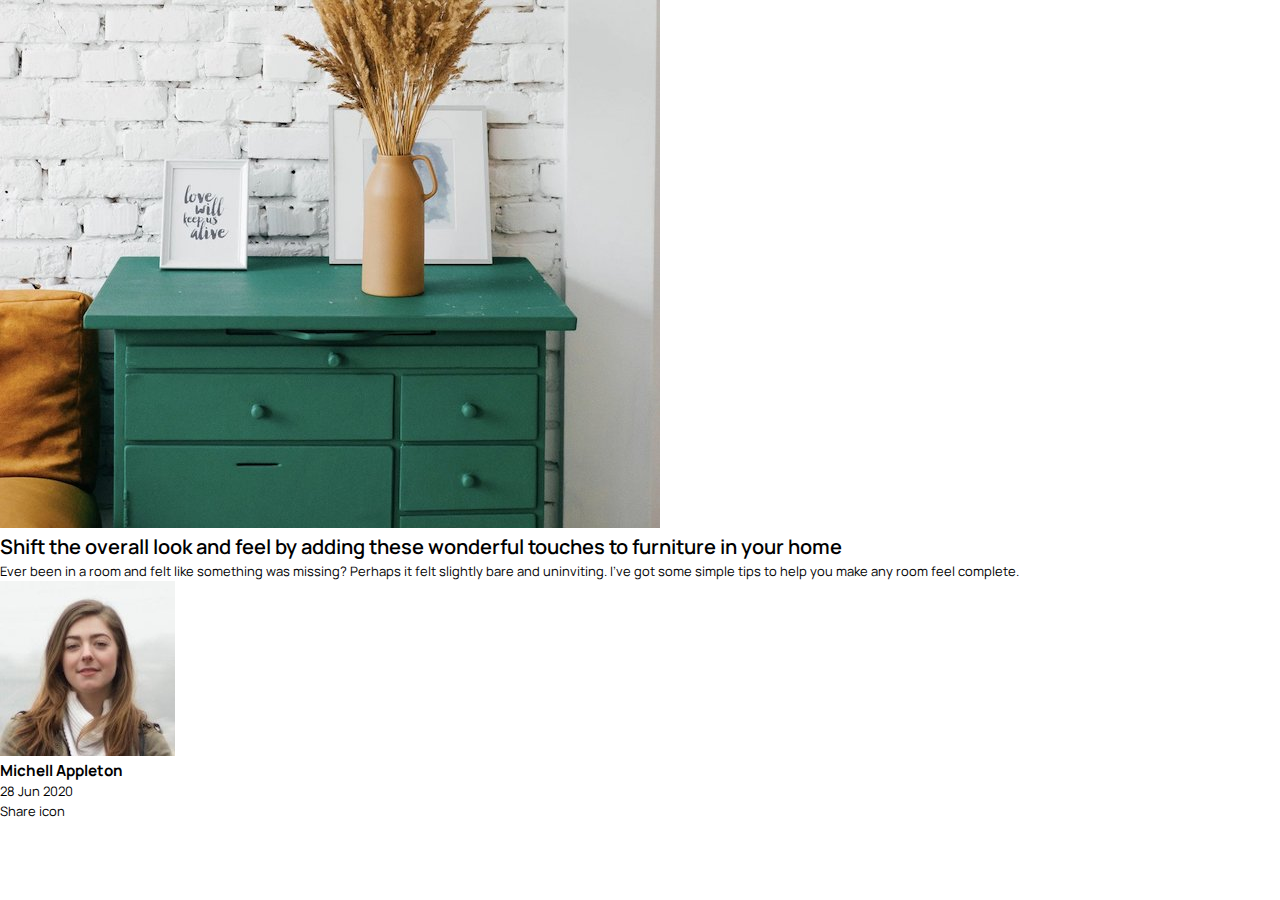
==== index.html @ 0f1ff65d "feat: Basic HTML structure" ====
<!DOCTYPE html>
<html lang="en">
<head>
  <meta charset="UTF-8">
  <meta name="viewport" content="width=device-width, initial-scale=1.0"> <!-- displays site properly based on user's device -->

  <link href="https://fonts.googleapis.com/css2?family=Manrope:wght@500;700&display=swap" rel="stylesheet">
  <link rel="icon" type="image/png" sizes="32x32" href="./images/favicon-32x32.png">
  <link rel="shortcut icon" type="image/png" href="imgages/favicon-32x32.png" />
  <link rel="stylesheet" href="./css/style.css">
  <title>Article preview component</title>

 
</head>
<body>
  <article class="article-preview">
    <div class="article-preview__thumbnail">
      <img src="./images/drawers.jpg" alt="A drawer with some decoration">
    </div>
    <div class="article-preview__detail">
      <h2 class="article-preview__title">
        Shift the overall look and feel by adding these wonderful touches to furniture in your home
      </h2>
      <p class="article-preview__content">
        Ever been in a room and felt like something was missing? Perhaps it felt slightly bare and uninviting. I’ve got some simple tips to help you make any room feel complete.
      </p>
      <div class="article-preview__author-box">
        <img src="./images/avatar-michelle.jpg" alt="user avatar">
        <div class="article-preview__author-detail">
          <h3>Michell Appleton</h3>
          <p>28 Jun 2020</p>
        </div>
        <div>Share icon</div>
      </div> 
    </div>
  </article>
</body>
</html>
---- css/style.css ----
*, *::after, *::before {
    margin: 0;
    padding: 0;
    box-sizing: inherit;
}

html {
    font-size: 62.5%; /* 10px */
}

body{
    font-family: 'Manrope', sans-serif;
    font-weight: 400; 
    line-height: 2rem;
    font-size:  1.3rem;
    box-sizing: border-box;
}
 

.article-preview__title {
    font-weight: 600; 
    line-height: 2.8rem;
    font-size:  2rem;
}
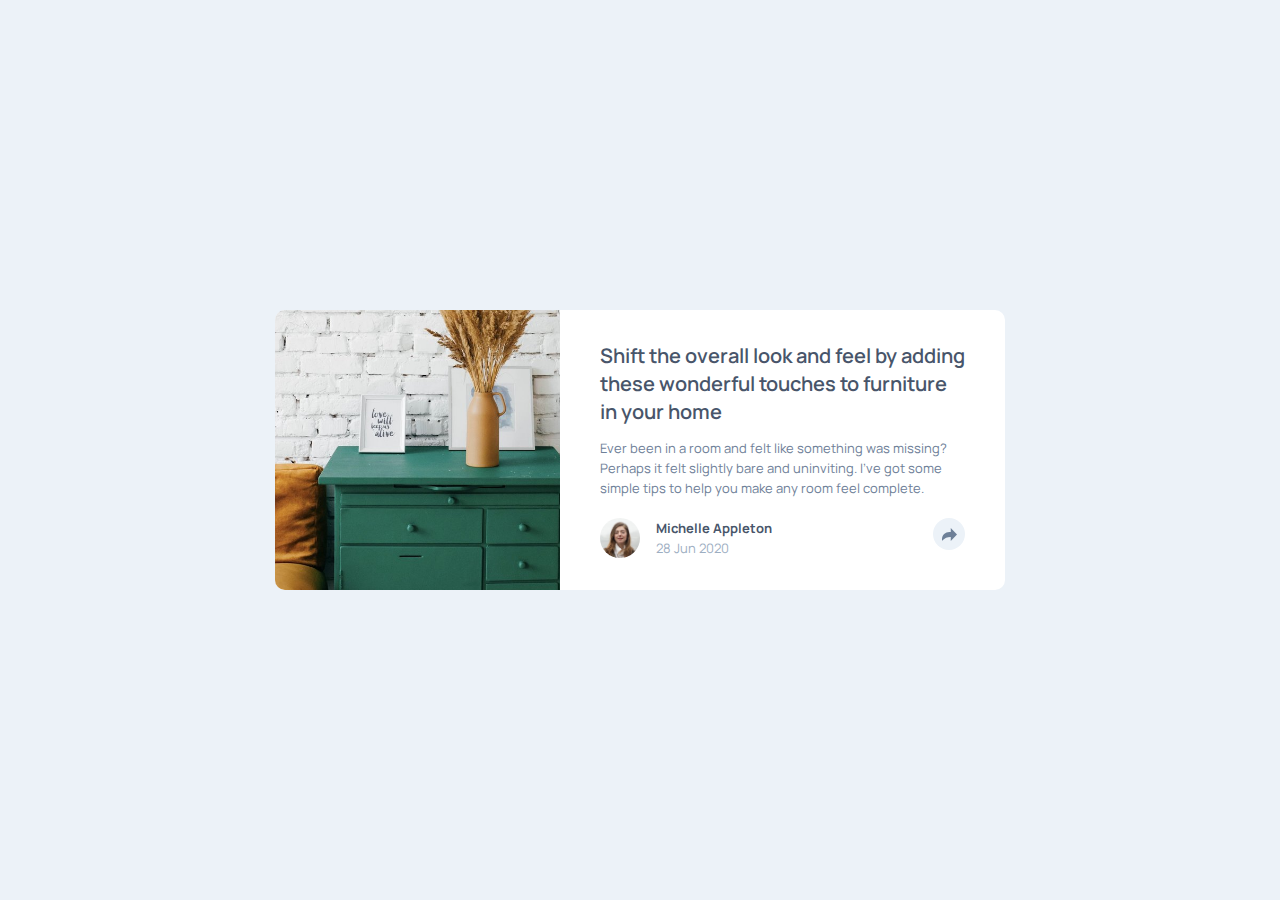
==== commit f808d142: "feat: Desktop preview added" ====
--- a/index.html
+++ b/index.html
@@ -14,8 +14,8 @@
 </head>
 <body>
   <article class="article-preview">
-    <div class="article-preview__thumbnail">
-      <img src="./images/drawers.jpg" alt="A drawer with some decoration">
+    <div class="article-preview__side">
+      <img class="article-preview__thumbnail" src="./images/drawers.jpg" alt="A drawer with some decoration">
     </div>
     <div class="article-preview__detail">
       <h2 class="article-preview__title">
@@ -25,12 +25,17 @@
         Ever been in a room and felt like something was missing? Perhaps it felt slightly bare and uninviting. I’ve got some simple tips to help you make any room feel complete.
       </p>
       <div class="article-preview__author-box">
-        <img src="./images/avatar-michelle.jpg" alt="user avatar">
         <div class="article-preview__author-detail">
-          <h3>Michell Appleton</h3>
-          <p>28 Jun 2020</p>
+          <img src="./images/avatar-michelle.jpg" class="article-preview__author-avatar" alt="user avatar">
+          <div class="article-preview__author-info">
+            <h3 class="article-preview__author-name">Michelle Appleton</h3>
+            <p>28 Jun 2020</p>
+          </div>
         </div>
-        <div>Share icon</div>
+        <div class="article-preview__share">
+          <img src="./images/icon-share.svg" alt="Arrow icon for sharing">
+          
+        </div>
       </div> 
     </div>
   </article>
--- a/css/style.css
+++ b/css/style.css
@@ -1,3 +1,11 @@
+ :root {
+    --main-bg-color: #ECF2F8;
+    --white: #fff;
+    --letter-primary-color: #48556A;
+    --letter-secondary-color: #6E8098;
+    --letter-info-color: #9DAEC2;
+ }
+
 *, *::after, *::before {
     margin: 0;
     padding: 0;
@@ -8,17 +16,97 @@
     font-size: 62.5%; /* 10px */
 }
 
+html {
+    display: flex;
+    justify-content: center;
+    align-items: center;
+    width: 100%;
+    height: 100%;
+}
+
 body{
     font-family: 'Manrope', sans-serif;
     font-weight: 400; 
     line-height: 2rem;
     font-size:  1.3rem;
     box-sizing: border-box;
+    background-color: var(--main-bg-color);
+    color: var(--letter-secondary-color);
 }
- 
+
+.article-preview {
+    width: 730px;
+    height: 280px; 
+    background-color: var(--white);
+    border-radius: 10px;
+    display: flex;
+}
+
+.article-preview__side {
+    width: 285px;
+    height: 100%;
+    
+}
+
+.article-preview__thumbnail {
+    width: 100%;
+    height: 100%;
+    border-radius: 1rem 0rem 0rem 1rem;
+    object-fit: cover; 
+    object-position: 1% 0rem;
+}
+
+.article-preview__detail {
+    flex: 1;
+    padding: 3.2rem 4rem;
+}
 
 .article-preview__title {
     font-weight: 600; 
     line-height: 2.8rem;
     font-size:  2rem;
+    color: var(--letter-primary-color);
+}
+
+.article-preview__content {
+    margin-top: 1.2rem;
+}
+
+.article-preview__author-box{
+    display: flex;
+    justify-content: space-between;
+    margin-top: 2rem;
+}
+
+.article-preview__author-detail {
+    display: flex;
+}
+
+.article-preview__author-avatar{
+    border-radius: 50%;
+    height: 4rem;
+}
+
+.article-preview__author-info {
+    margin-left: 1.6rem;
+}
+
+.article-preview__author-info > p {
+    color: var(--letter-info-color);
+}
+
+.article-preview__author-name{
+    font-size:  1.3rem;
+    color: var(--letter-primary-color); 
+}
+
+.article-preview__share {
+    background-color: var(--main-bg-color);
+    border-radius: 50%;
+    width: 3.2rem;
+    height: 3.2rem;
+    display: flex;
+    justify-content: center;
+    align-items: center;
+    cursor: pointer;
 }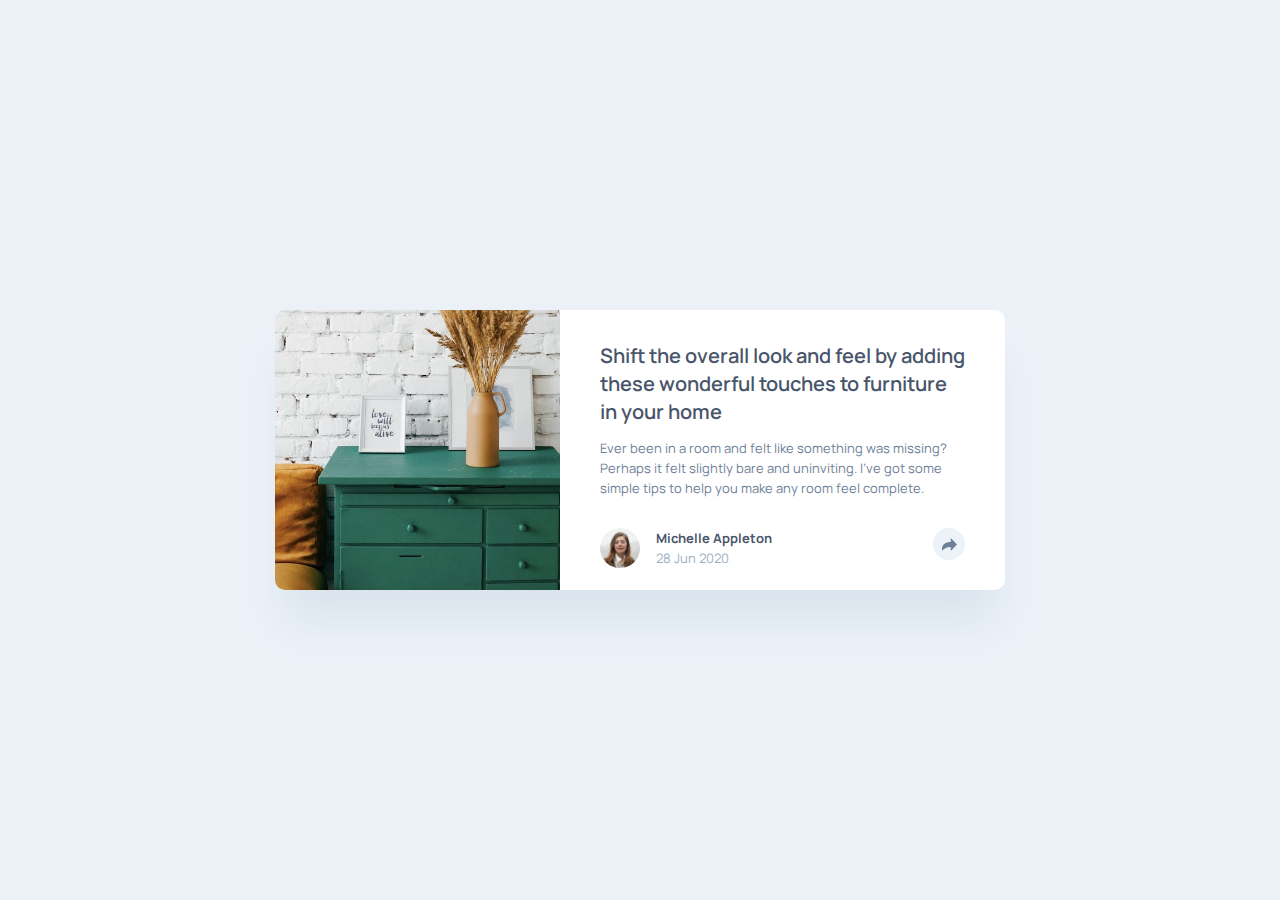
==== commit f5917586: "feat: Mobile view added" ====
--- a/index.html
+++ b/index.html
@@ -32,12 +32,23 @@
             <p>28 Jun 2020</p>
           </div>
         </div>
-        <div class="article-preview__share">
+        <div class="article-preview__share js-open-share-options">
           <img src="./images/icon-share.svg" alt="Arrow icon for sharing">
-          
         </div>
       </div> 
     </div>
+    <div class="article-preview__share-content hidden" >
+      <div class="left">
+        <span class="share-text">share</span>
+        <img class="share-option" src="./images/icon-facebook.svg" alt="facebook">
+        <img class="share-option" src="./images/icon-twitter.svg" alt="twitter">
+        <img class="share-option" src="./images/icon-pinterest.svg" alt="pinterest">   
+      </div>
+      <div  class="article-preview__share--mobile js-open-share-options hidden">
+        <img src="./images/icon-share-white.svg" alt="Arrow icon for sharing">
+      </div>         
+    </div>          
   </article>
+  <script src="./js/app.js" defer></script>
 </body>
 </html>--- a/css/style.css
+++ b/css/style.css
@@ -4,6 +4,7 @@
     --letter-primary-color: #48556A;
     --letter-secondary-color: #6E8098;
     --letter-info-color: #9DAEC2;
+    --fill-bg-color: #979797;
  }
 
 *, *::after, *::before {
@@ -35,15 +36,17 @@
 }
 
 .article-preview {
-    width: 730px;
-    height: 280px; 
+    width: 73rem;
+    height: 28rem; 
     background-color: var(--white);
-    border-radius: 10px;
-    display: flex;
+    border-radius: 1rem;
+    display: flex;
+    box-shadow: 0rem 4rem 4rem -1rem rgba(201, 213, 225, 0.503415);
+    position: relative;
 }
 
 .article-preview__side {
-    width: 285px;
+    width: 28.5rem;
     height: 100%;
     
 }
@@ -75,7 +78,8 @@
 .article-preview__author-box{
     display: flex;
     justify-content: space-between;
-    margin-top: 2rem;
+    margin-top: 3rem;
+    position: relative;
 }
 
 .article-preview__author-detail {
@@ -109,4 +113,116 @@
     justify-content: center;
     align-items: center;
     cursor: pointer;
+    position: relative;
+}
+
+.article-preview__share-content {
+    display: flex;
+    justify-content: space-between;
+    padding: 0 3rem;
+    align-items: center;
+    position: absolute;
+    bottom: 10rem;
+    right: -6.8rem;
+    width: 24.8rem;
+    height: 5.5rem;
+    background-color: var(--letter-primary-color);
+    color: var(--letter-info-color);
+    text-transform: uppercase;
+    border-radius: 1rem;
+    letter-spacing: 0.5rem;
+    box-shadow: 0rem 1rem 1rem rgba(201, 213, 225, 0.503415);
+}
+
+.article-preview__share-content > .left {
+    display: flex;
+    width: 100%;
+    justify-content: space-between;
+    align-items: center;
+}
+
+.article-preview__share-content::after {
+    content: '';
+    font-size: 0; 
+    line-height: 0%; 
+    width: 0px;
+    border-top: 1.2rem solid var(--letter-primary-color);
+    border-left: 1.2rem solid transparent;
+    border-right: 1.2rem solid transparent;
+    position: absolute;
+    bottom: -1.2rem;
+    left: 45%;
+}
+
+
+.hidden {
+    display: none;
+}
+
+
+
+@media all and (max-width: 480px) { 
+
+    .article-preview {
+        width: 32.7rem;
+        height: 51.2rem; 
+        background-color: var(--white);
+        display: flex;
+        flex-direction: column;
+        border-radius: 1rem;
+    }
+    .article-preview__side {
+        width: 100%;
+        height: 20rem;      
+    }
+    .article-preview__thumbnail {
+        border-radius: 0rem;
+        object-fit: cover; 
+        object-position: 0rem 25%;
+        border-radius: 10px 10px 0px 0px;  
+    }
+    .article-preview__detail {
+        padding: 3.6rem 3.2rem 2rem 3.2rem;  
+    }
+    .article-preview__title {
+        font-size: 1.6rem;
+        line-height: 2.4rem;
+        letter-spacing: 0.02rem;
+    }
+    .article-preview__content {
+        font-size: 1.3rem;
+        line-height: 2rem;
+        letter-spacing: 0.12px;
+    }
+    .article-preview__share-content {
+        top: 87.6%;
+        right: 0px;
+        width: 100%;
+        border-radius: 0rem 0rem 1rem 1rem;
+        height: 6.4rem;
+    }
+    .article-preview__share-content::after {
+        content: none;
+    }
+    .article-preview__share-content > .left{
+        width: auto;
+    }
+    .article-preview__share--mobile {
+        background-color: var(--letter-secondary-color);
+        border-radius: 50%;
+        width: 3.2rem;
+        height: 3.2rem;
+        display: flex;
+        justify-content: center;
+        align-items: center;
+        cursor: pointer;
+        position: relative;
+    }
+    
+    .share-text {
+        margin-right: 2.1rem;
+    }
+    .share-option {
+        margin-right: 1.6rem;
+    }
 }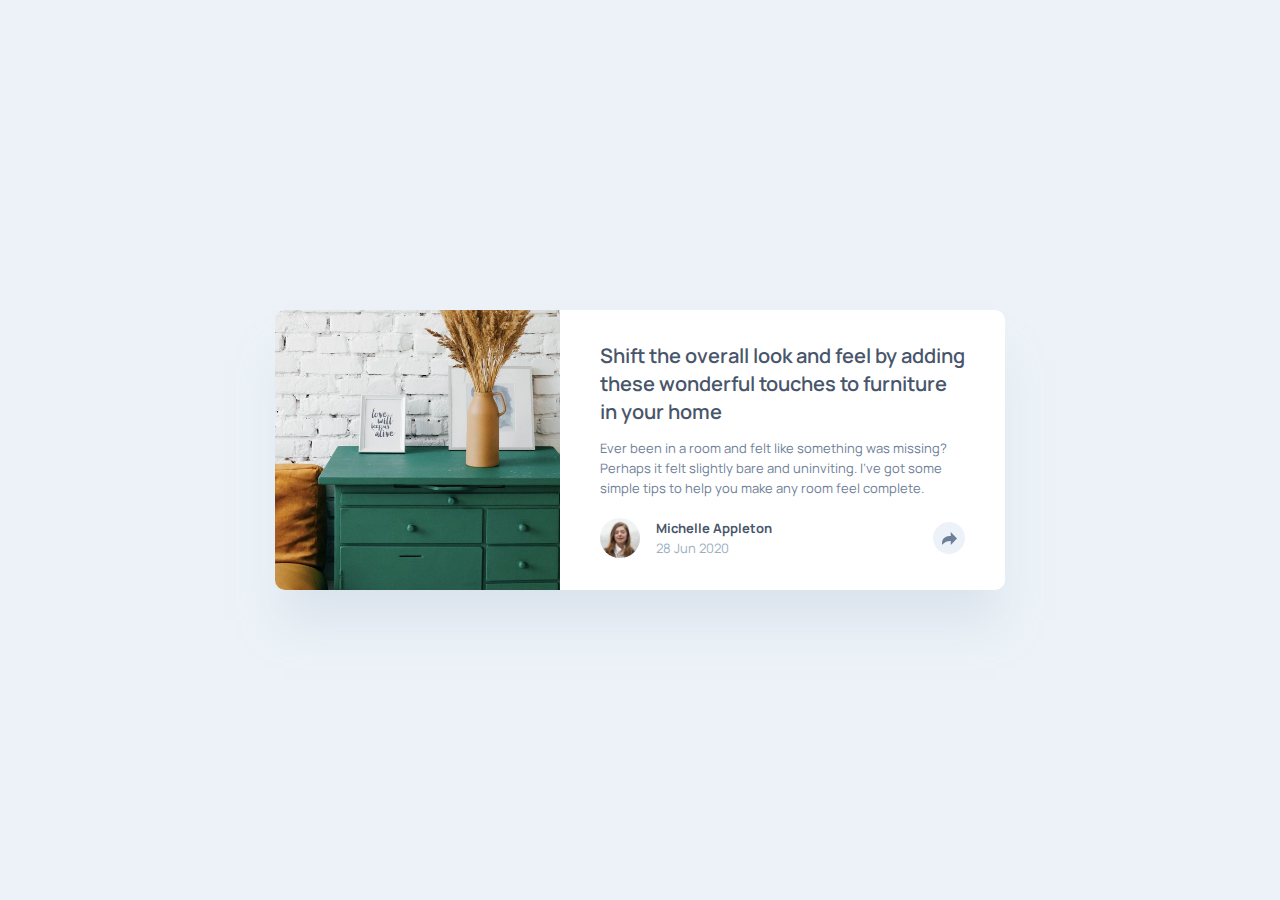
==== commit 5f6b4fa2: "feat: Added meta description" ====
--- a/index.html
+++ b/index.html
@@ -1,54 +1,95 @@
 <!DOCTYPE html>
 <html lang="en">
-<head>
-  <meta charset="UTF-8">
-  <meta name="viewport" content="width=device-width, initial-scale=1.0"> <!-- displays site properly based on user's device -->
-
-  <link href="https://fonts.googleapis.com/css2?family=Manrope:wght@500;700&display=swap" rel="stylesheet">
-  <link rel="icon" type="image/png" sizes="32x32" href="./images/favicon-32x32.png">
-  <link rel="shortcut icon" type="image/png" href="imgages/favicon-32x32.png" />
-  <link rel="stylesheet" href="./css/style.css">
-  <title>Article preview component</title>
-
- 
-</head>
-<body>
-  <article class="article-preview">
-    <div class="article-preview__side">
-      <img class="article-preview__thumbnail" src="./images/drawers.jpg" alt="A drawer with some decoration">
-    </div>
-    <div class="article-preview__detail">
-      <h2 class="article-preview__title">
-        Shift the overall look and feel by adding these wonderful touches to furniture in your home
-      </h2>
-      <p class="article-preview__content">
-        Ever been in a room and felt like something was missing? Perhaps it felt slightly bare and uninviting. I’ve got some simple tips to help you make any room feel complete.
-      </p>
-      <div class="article-preview__author-box">
-        <div class="article-preview__author-detail">
-          <img src="./images/avatar-michelle.jpg" class="article-preview__author-avatar" alt="user avatar">
-          <div class="article-preview__author-info">
-            <h3 class="article-preview__author-name">Michelle Appleton</h3>
-            <p>28 Jun 2020</p>
+  <head>
+    <meta charset="UTF-8" />
+    <meta name="viewport" content="width=device-width, initial-scale=1.0" />
+    <meta
+      name="description"
+      content="Article preview example created with vanilla HTML/CSS/JS following BEM conventions. Code exercise from https://www.frontendmentor.io/"
+    />
+    <link
+      href="https://fonts.googleapis.com/css2?family=Manrope:wght@500;700&display=swap"
+      rel="stylesheet"
+    />
+    <link
+      rel="icon"
+      type="image/png"
+      sizes="32x32"
+      href="./images/favicon-32x32.png"
+    />
+    <link
+      rel="shortcut icon"
+      type="image/png"
+      href="imgages/favicon-32x32.png"
+    />
+    <link rel="stylesheet" href="./css/style.css" />
+    <title>Article preview component</title>
+  </head>
+  <body>
+    <article class="article-preview">
+      <div class="article-preview__side">
+        <img
+          class="article-preview__thumbnail"
+          src="./images/drawers.jpg"
+          alt="A drawer with some decoration"
+        />
+      </div>
+      <div class="article-preview__detail">
+        <h2 class="article-preview__title">
+          Shift the overall look and feel by adding these wonderful touches to
+          furniture in your home
+        </h2>
+        <p class="article-preview__content">
+          Ever been in a room and felt like something was missing? Perhaps it
+          felt slightly bare and uninviting. I’ve got some simple tips to help
+          you make any room feel complete.
+        </p>
+        <div class="article-preview__author-box">
+          <div class="article-preview__author-detail">
+            <img
+              src="./images/avatar-michelle.jpg"
+              class="article-preview__author-avatar"
+              alt="user avatar"
+            />
+            <div class="article-preview__author-info">
+              <h3 class="article-preview__author-name">Michelle Appleton</h3>
+              <p>28 Jun 2020</p>
+            </div>
           </div>
+          <button class="btn article-preview__share-btn js-open-share-options">
+            <img src="./images/icon-share.svg" alt="Arrow icon for sharing" />
+          </button>
         </div>
-        <div class="article-preview__share js-open-share-options">
-          <img src="./images/icon-share.svg" alt="Arrow icon for sharing">
+      </div>
+      <div class="article-preview__share hidden">
+        <div class="article-preview__share-options">
+          <span class="article-preview__share-text">share</span>
+          <img
+            class="article-preview__share-option"
+            src="./images/icon-facebook.svg"
+            alt="facebook"
+          />
+          <img
+            class="article-preview__share-option"
+            src="./images/icon-twitter.svg"
+            alt="twitter"
+          />
+          <img
+            class="article-preview__share-option"
+            src="./images/icon-pinterest.svg"
+            alt="pinterest"
+          />
         </div>
-      </div> 
-    </div>
-    <div class="article-preview__share-content hidden" >
-      <div class="left">
-        <span class="share-text">share</span>
-        <img class="share-option" src="./images/icon-facebook.svg" alt="facebook">
-        <img class="share-option" src="./images/icon-twitter.svg" alt="twitter">
-        <img class="share-option" src="./images/icon-pinterest.svg" alt="pinterest">   
+        <button
+          class="btn article-preview__share-btn--mobile js-open-share-options hidden"
+        >
+          <img
+            src="./images/icon-share-white.svg"
+            alt="Arrow icon for sharing"
+          />
+        </button>
       </div>
-      <div  class="article-preview__share--mobile js-open-share-options hidden">
-        <img src="./images/icon-share-white.svg" alt="Arrow icon for sharing">
-      </div>         
-    </div>          
-  </article>
-  <script src="./js/app.js" defer></script>
-</body>
-</html>+    </article>
+    <script src="./js/app.js" defer></script>
+  </body>
+</html>
--- a/css/style.css
+++ b/css/style.css
@@ -1,112 +1,265 @@
- :root {
-    --main-bg-color: #ECF2F8;
-    --white: #fff;
-    --letter-primary-color: #48556A;
-    --letter-secondary-color: #6E8098;
-    --letter-info-color: #9DAEC2;
-    --fill-bg-color: #979797;
- }
-
-*, *::after, *::before {
-    margin: 0;
-    padding: 0;
-    box-sizing: inherit;
+:root {
+  --main-bg-color: #ecf2f8;
+  --white: #fff;
+  --letter-primary-color: #48556a;
+  --letter-secondary-color: #6e8098;
+  --letter-info-color: #9daec2;
+  --fill-bg-color: #979797;
+}
+
+*,
+*::after,
+*::before {
+  margin: 0;
+  padding: 0;
+  box-sizing: inherit;
 }
 
 html {
-    font-size: 62.5%; /* 10px */
+  font-size: 62.5%; /* 10px */
 }
 
 html {
+  display: flex;
+  justify-content: center;
+  align-items: center;
+  width: 100%;
+  height: 100%;
+}
+
+body {
+  font-family: "Manrope", sans-serif;
+  font-weight: 400;
+  line-height: 2rem;
+  font-size: 1.3rem;
+  box-sizing: border-box;
+  background-color: var(--main-bg-color);
+  color: var(--letter-secondary-color);
+}
+
+.article-preview {
+  width: 73rem;
+  height: 28rem;
+  background-color: var(--white);
+  border-radius: 1rem;
+  display: flex;
+  box-shadow: 0rem 4rem 4rem -1rem rgba(201, 213, 225, 0.503415);
+  position: relative;
+}
+
+.article-preview__side {
+  width: 28.5rem;
+  height: 100%;
+}
+
+.article-preview__thumbnail {
+  width: 100%;
+  height: 100%;
+  border-radius: 1rem 0rem 0rem 1rem;
+  object-fit: cover;
+  object-position: 1% 0rem;
+}
+
+.article-preview__detail {
+  flex: 1;
+  padding: 3.2rem 4rem;
+}
+
+.article-preview__title {
+  font-weight: 600;
+  line-height: 2.8rem;
+  font-size: 2rem;
+  color: var(--letter-primary-color);
+}
+
+.article-preview__content {
+  margin-top: 1.2rem;
+}
+
+.article-preview__author-box {
+  display: flex;
+  justify-content: space-between;
+  align-items: center;
+  margin-top: 2rem;
+  position: relative;
+}
+
+.article-preview__author-detail {
+  display: flex;
+}
+
+.article-preview__author-avatar {
+  border-radius: 50%;
+  height: 4rem;
+}
+
+.article-preview__author-info {
+  margin-left: 1.6rem;
+}
+
+.article-preview__author-info > p {
+  color: var(--letter-info-color);
+}
+
+.article-preview__author-name {
+  font-size: 1.3rem;
+  color: var(--letter-primary-color);
+}
+
+.article-preview__share-btn {
+  background-color: var(--main-bg-color);
+  border-radius: 50%;
+  border: none;
+  width: 3.2rem;
+  height: 3.2rem;
+  display: flex;
+  justify-content: center;
+  align-items: center;
+  cursor: pointer;
+  position: relative;
+}
+
+.article-preview__author-box {
+  margin-top: 2rem;
+}
+
+.btn {
+  outline: none;
+}
+
+.article-preview__share {
+  animation: moveInBottom 0.5s ease-in-out;
+  /* applies the 0% initial  */
+  animation-fill-mode: backwards;
+}
+
+.btn:link,
+.btn:visited {
+  text-transform: uppercase;
+  text-decoration: none;
+  padding: 1.5rem 4rem;
+  display: inline-block;
+  border-radius: 10rem;
+  transition: all 0.2s;
+  position: relative;
+  font-size: 1.6rem;
+}
+
+.btn:hover {
+  transform: translateY(-0.3rem);
+  box-shadow: 0 1rem 2rem rgba(0, 0, 0, 0.2);
+}
+
+.btn:active {
+  transform: translateY(-0.1rem);
+  box-shadow: 0 0.5rem 1rem rgba(0, 0, 0, 0.2);
+}
+
+.article-preview__share {
+  display: flex;
+  justify-content: space-between;
+  padding: 0 3rem;
+  align-items: center;
+  position: absolute;
+  bottom: 10rem;
+  right: -6.8rem;
+  width: 24.8rem;
+  height: 5.5rem;
+  background-color: var(--letter-primary-color);
+  color: var(--letter-info-color);
+  text-transform: uppercase;
+  border-radius: 1rem;
+  letter-spacing: 0.5rem;
+  box-shadow: 0rem 1rem 1rem rgba(201, 213, 225, 0.503415);
+}
+
+.article-preview__share-options {
+  display: flex;
+  width: 100%;
+  justify-content: space-between;
+  align-items: center;
+}
+
+.article-preview__share::after {
+  content: "";
+  font-size: 0;
+  line-height: 0%;
+  width: 0px;
+  border-top: 1.2rem solid var(--letter-primary-color);
+  border-left: 1.2rem solid transparent;
+  border-right: 1.2rem solid transparent;
+  position: absolute;
+  bottom: -1.2rem;
+  left: 45%;
+}
+
+.hidden {
+  display: none;
+}
+
+@keyframes moveInBottom {
+  /* start */
+  0% {
+    opacity: 0;
+    transform: translateY(2rem);
+  }
+
+  /* end */
+  100% {
+    opacity: 1;
+    transform: translate(0);
+  }
+}
+
+@media all and (max-width: 744px) {
+  .article-preview {
+    width: 32.7rem;
+    height: 51.2rem;
+    background-color: var(--white);
     display: flex;
-    justify-content: center;
-    align-items: center;
+    flex-direction: column;
+    border-radius: 1rem;
+  }
+  .article-preview__side {
     width: 100%;
-    height: 100%;
-}
-
-body{
-    font-family: 'Manrope', sans-serif;
-    font-weight: 400; 
+    height: 20rem;
+  }
+  .article-preview__thumbnail {
+    border-radius: 0rem;
+    object-fit: cover;
+    object-position: 0rem 25%;
+    border-radius: 10px 10px 0px 0px;
+  }
+  .article-preview__detail {
+    padding: 3.6rem 3.2rem 2rem 3.2rem;
+  }
+  .article-preview__title {
+    font-size: 1.6rem;
+    line-height: 2.4rem;
+    letter-spacing: 0.02rem;
+  }
+  .article-preview__content {
+    font-size: 1.3rem;
     line-height: 2rem;
-    font-size:  1.3rem;
-    box-sizing: border-box;
-    background-color: var(--main-bg-color);
-    color: var(--letter-secondary-color);
-}
-
-.article-preview {
-    width: 73rem;
-    height: 28rem; 
-    background-color: var(--white);
-    border-radius: 1rem;
-    display: flex;
-    box-shadow: 0rem 4rem 4rem -1rem rgba(201, 213, 225, 0.503415);
-    position: relative;
-}
-
-.article-preview__side {
-    width: 28.5rem;
-    height: 100%;
-    
-}
-
-.article-preview__thumbnail {
+    letter-spacing: 0.12px;
+  }
+  .article-preview__share {
+    top: 87.6%;
+    right: 0px;
     width: 100%;
-    height: 100%;
-    border-radius: 1rem 0rem 0rem 1rem;
-    object-fit: cover; 
-    object-position: 1% 0rem;
-}
-
-.article-preview__detail {
-    flex: 1;
-    padding: 3.2rem 4rem;
-}
-
-.article-preview__title {
-    font-weight: 600; 
-    line-height: 2.8rem;
-    font-size:  2rem;
-    color: var(--letter-primary-color);
-}
-
-.article-preview__content {
-    margin-top: 1.2rem;
-}
-
-.article-preview__author-box{
-    display: flex;
-    justify-content: space-between;
-    margin-top: 3rem;
-    position: relative;
-}
-
-.article-preview__author-detail {
-    display: flex;
-}
-
-.article-preview__author-avatar{
+    border-radius: 0rem 0rem 1rem 1rem;
+    height: 6.4rem;
+  }
+  .article-preview__share::after {
+    content: none;
+  }
+  .article-preview__share-options {
+    width: auto;
+  }
+  .article-preview__share-btn--mobile {
+    background-color: var(--letter-secondary-color);
     border-radius: 50%;
-    height: 4rem;
-}
-
-.article-preview__author-info {
-    margin-left: 1.6rem;
-}
-
-.article-preview__author-info > p {
-    color: var(--letter-info-color);
-}
-
-.article-preview__author-name{
-    font-size:  1.3rem;
-    color: var(--letter-primary-color); 
-}
-
-.article-preview__share {
-    background-color: var(--main-bg-color);
-    border-radius: 50%;
+    border: none;
     width: 3.2rem;
     height: 3.2rem;
     display: flex;
@@ -114,115 +267,12 @@
     align-items: center;
     cursor: pointer;
     position: relative;
-}
-
-.article-preview__share-content {
-    display: flex;
-    justify-content: space-between;
-    padding: 0 3rem;
-    align-items: center;
-    position: absolute;
-    bottom: 10rem;
-    right: -6.8rem;
-    width: 24.8rem;
-    height: 5.5rem;
-    background-color: var(--letter-primary-color);
-    color: var(--letter-info-color);
-    text-transform: uppercase;
-    border-radius: 1rem;
-    letter-spacing: 0.5rem;
-    box-shadow: 0rem 1rem 1rem rgba(201, 213, 225, 0.503415);
-}
-
-.article-preview__share-content > .left {
-    display: flex;
-    width: 100%;
-    justify-content: space-between;
-    align-items: center;
-}
-
-.article-preview__share-content::after {
-    content: '';
-    font-size: 0; 
-    line-height: 0%; 
-    width: 0px;
-    border-top: 1.2rem solid var(--letter-primary-color);
-    border-left: 1.2rem solid transparent;
-    border-right: 1.2rem solid transparent;
-    position: absolute;
-    bottom: -1.2rem;
-    left: 45%;
-}
-
-
-.hidden {
-    display: none;
-}
-
-
-
-@media all and (max-width: 480px) { 
-
-    .article-preview {
-        width: 32.7rem;
-        height: 51.2rem; 
-        background-color: var(--white);
-        display: flex;
-        flex-direction: column;
-        border-radius: 1rem;
-    }
-    .article-preview__side {
-        width: 100%;
-        height: 20rem;      
-    }
-    .article-preview__thumbnail {
-        border-radius: 0rem;
-        object-fit: cover; 
-        object-position: 0rem 25%;
-        border-radius: 10px 10px 0px 0px;  
-    }
-    .article-preview__detail {
-        padding: 3.6rem 3.2rem 2rem 3.2rem;  
-    }
-    .article-preview__title {
-        font-size: 1.6rem;
-        line-height: 2.4rem;
-        letter-spacing: 0.02rem;
-    }
-    .article-preview__content {
-        font-size: 1.3rem;
-        line-height: 2rem;
-        letter-spacing: 0.12px;
-    }
-    .article-preview__share-content {
-        top: 87.6%;
-        right: 0px;
-        width: 100%;
-        border-radius: 0rem 0rem 1rem 1rem;
-        height: 6.4rem;
-    }
-    .article-preview__share-content::after {
-        content: none;
-    }
-    .article-preview__share-content > .left{
-        width: auto;
-    }
-    .article-preview__share--mobile {
-        background-color: var(--letter-secondary-color);
-        border-radius: 50%;
-        width: 3.2rem;
-        height: 3.2rem;
-        display: flex;
-        justify-content: center;
-        align-items: center;
-        cursor: pointer;
-        position: relative;
-    }
-    
-    .share-text {
-        margin-right: 2.1rem;
-    }
-    .share-option {
-        margin-right: 1.6rem;
-    }
-}+  }
+
+  .article-preview__share-text {
+    margin-right: 2.1rem;
+  }
+  .article-preview__share-option {
+    margin-right: 1.6rem;
+  }
+}
